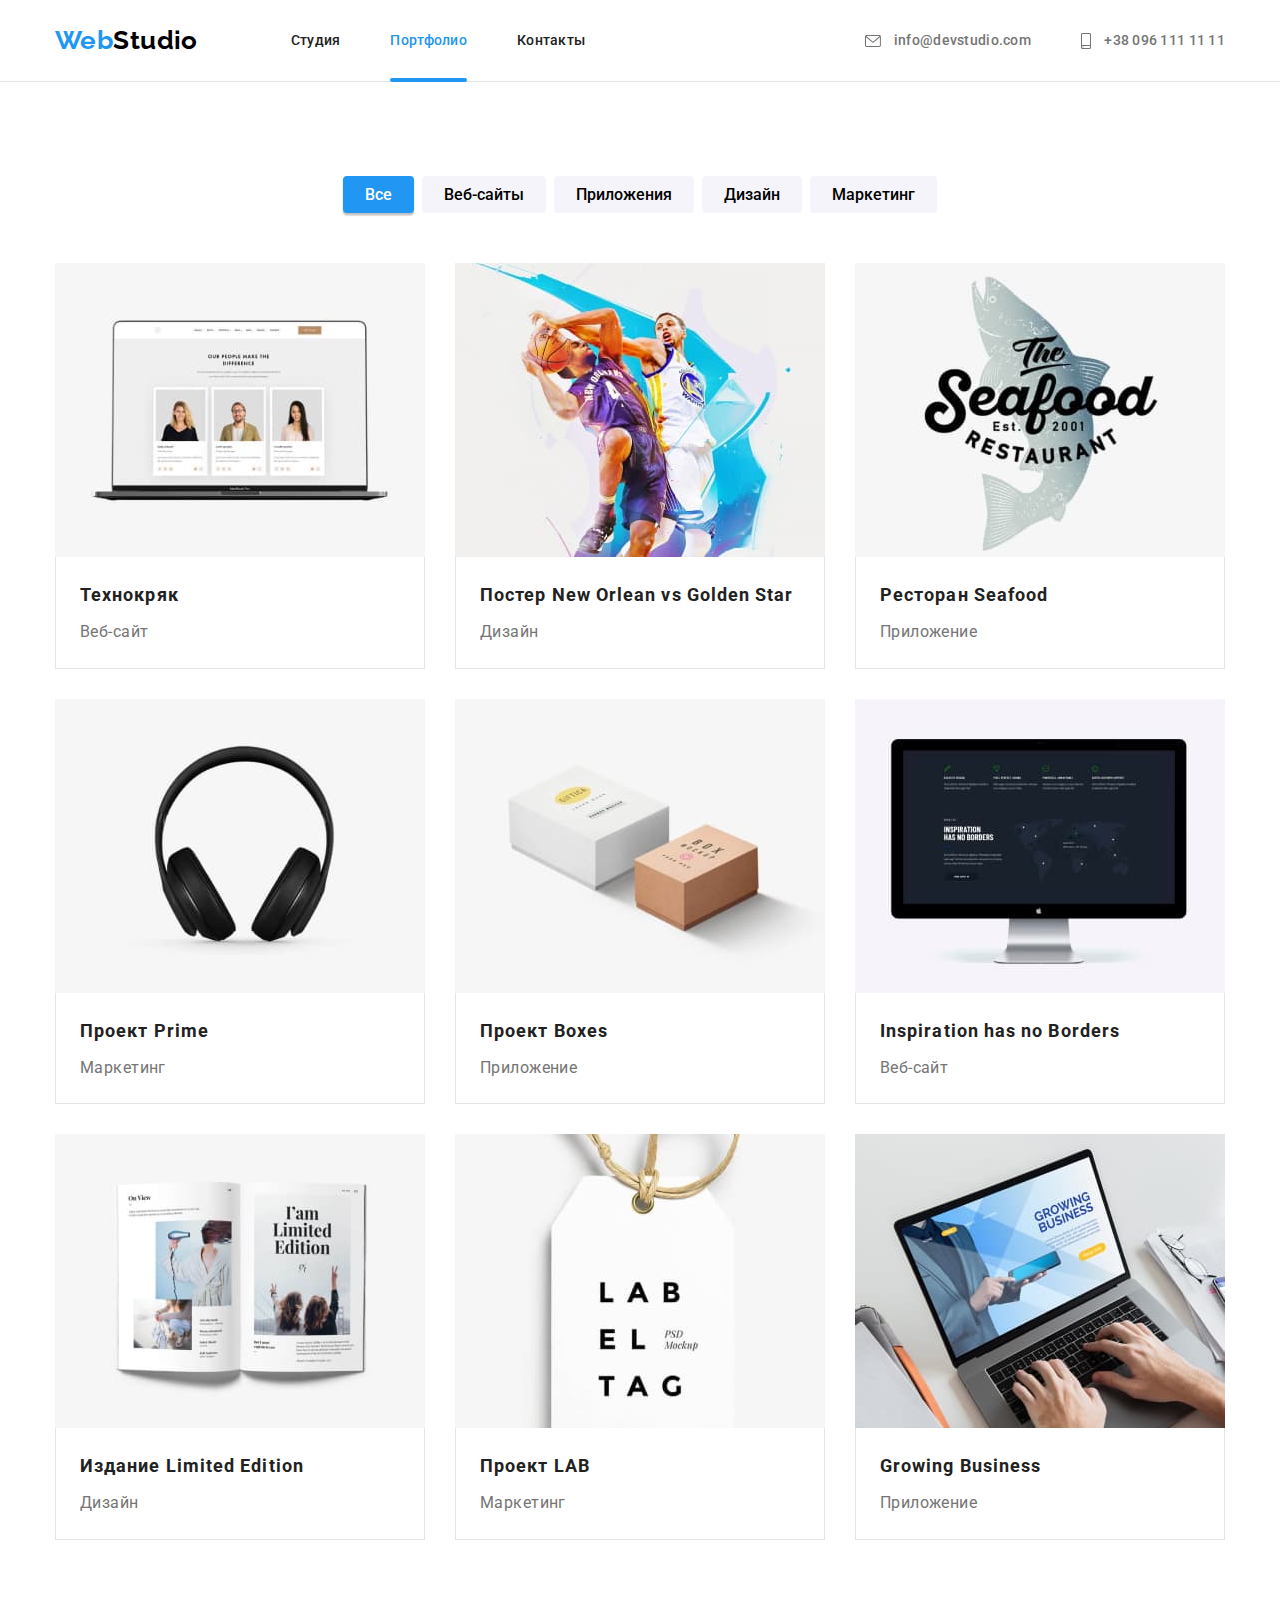
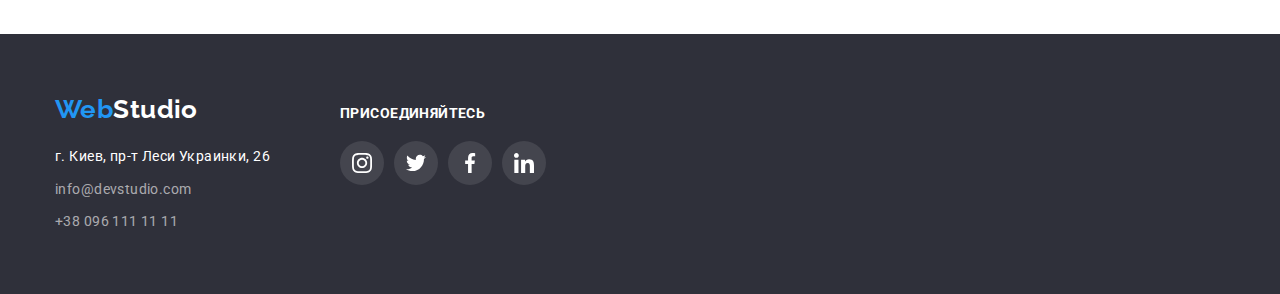
==== portfolio.html @ 14af3a9a "add file" ====
<!DOCTYPE html>
<html lang="en">
  <head>
    <meta charset="UTF-8" />
    <meta http-equiv="X-UA-Compatible" content="IE=edge" />
    <meta name="viewport" content="width=device-width, initial-scale=1.0" />
    <title>Portfolio</title>
    <link
      rel="stylesheet"
      href="https://cdnjs.cloudflare.com/ajax/libs/modern-normalize/1.1.0/modern-normalize.min.css"
    />
    <link
      href="https://fonts.googleapis.com/css2?family=Raleway:wght@700&family=Roboto:wght@400;500;700;900&display=swap"
      rel="stylesheet"
    />
    <link rel="stylesheet" href="./css/style.css" />
  </head>
  <body>
    <header class="header">
      <nav class="container main-nav">
        <a href="./index.html" class="logo header-logo"
          ><span class="logo-accent">Web</span>Studio</a
        >
        <ul class="site-nav list">
          <li class="item"><a href="./index.html" class="nav-link">Студия</a></li>
          <li class="item">
            <a href="./portfolio.html" class="nav-link current-page">Портфолио</a>
          </li>
          <li class="item"><a href="" class="nav-link">Контакты</a></li>
        </ul>
        <ul class="contacts list">
          <li class="item">
            <a href="mailto:info@devstudio.com" class="contacts-link">
              <svg class="contacts-icon" width="16" height="12">
                <use href="./images/symbol-defs.svg#envelope"></use>
              </svg>
              info@devstudio.com</a
            >
          </li>
          <li class="item">
            <a href="tel:+380961111111" class="contacts-link"
              ><svg class="contacts-icon" width="10" height="16">
                <use href="./images/symbol-defs.svg#smartphone"></use>
              </svg>
              +38 096 111 11 11</a
            >
          </li>
        </ul>
      </nav>
    </header>
    <main>
      <section class="section">
        <div class="container">
          <h1 class="visually-hidden">Портфолио</h1>
          <ul class="filter-buttons">
            <li class="item">
              <button type="button" class="filter-bnt current-filter">Все</button>
            </li>
            <li class="item"><button type="button" class="filter-bnt">Веб-сайты</button></li>
            <li class="item"><button type="button" class="filter-bnt">Приложения</button></li>
            <li class="item"><button type="button" class="filter-bnt">Дизайн</button></li>
            <li class="item"><button type="button" class="filter-bnt">Маркетинг</button></li>
          </ul>
          <ul class="portfolio-list">
            <li class="portfolio-item">
              <a class="portfolio-item-link" href="">
                <div class="portfolio-item-img">
                  <img src="./images/portfolio/portfolio-img-1.jpg" alt="Веб-сайт" width="370" />
                  <div class="portfolio-item-overlay">
                    <p class="portfolio-item-overlay-text">
                      Ресурс пропонує комплексні пропозиції з різним рівнем функціоналу та сервісів.
                      Все це дозволить відвідувачу отримати вичерпні відомості про компанію чи
                      приватну особу. Ресурс пропонує комплексні пропозиції з різним рівнем
                      функціоналу та сервісів. Все це дозволить відвідувачу отримати вичерпні
                      відомості про компанію чи приватну особу.
                    </p>
                  </div>
                </div>

                <div class="portfolio-text-wrap">
                  <h3 class="portfolio-title">Технокряк</h3>
                  <p class="portfolio-text">Веб-сайт</p>
                </div>
              </a>
            </li>
            <li class="portfolio-item">
              <a class="portfolio-item-link" href="">
                <div class="portfolio-item-img">
                  <img src="./images/portfolio/portfolio-img-2.jpg" alt="Веб-сайт" width="370" />
                  <div class="portfolio-item-overlay">
                    <p class="portfolio-item-overlay-text">
                      Ресурс пропонує комплексні пропозиції з різним рівнем функціоналу та сервісів.
                      Все це дозволить відвідувачу отримати вичерпні відомості про компанію чи
                      приватну особу.
                    </p>
                  </div>
                </div>
                <div class="portfolio-text-wrap">
                  <h3 class="portfolio-title">Постер New Orlean vs Golden Star</h3>
                  <p class="portfolio-text">Дизайн</p>
                </div>
              </a>
            </li>
            <li class="portfolio-item">
              <a class="portfolio-item-link" href="">
                <div class="portfolio-item-img">
                  <img src="./images/portfolio/portfolio-img-3.jpg" alt="Веб-сайт" width="370" />
                  <div class="portfolio-item-overlay">
                    <p class="portfolio-item-overlay-text">
                      Ресурс пропонує комплексні пропозиції з різним рівнем функціоналу та сервісів.
                      Все це дозволить відвідувачу отримати вичерпні відомості про компанію чи
                      приватну особу.
                    </p>
                  </div>
                </div>
                <div class="portfolio-text-wrap">
                  <h3 class="portfolio-title">Ресторан Seafood</h3>
                  <p class="portfolio-text">Приложение</p>
                </div>
              </a>
            </li>
            <li class="portfolio-item">
              <a class="portfolio-item-link" href="">
                <div class="portfolio-item-img">
                  <img src="./images/portfolio/portfolio-img-4.jpg" alt="Веб-сайт" width="370" />
                  <div class="portfolio-item-overlay">
                    <p class="portfolio-item-overlay-text">
                      Ресурс пропонує комплексні пропозиції з різним рівнем функціоналу та сервісів.
                      Все це дозволить відвідувачу отримати вичерпні відомості про компанію чи
                      приватну особу.
                    </p>
                  </div>
                </div>
                <div class="portfolio-text-wrap">
                  <h3 class="portfolio-title">Проект Prime</h3>
                  <p class="portfolio-text">Маркетинг</p>
                </div>
              </a>
            </li>
            <li class="portfolio-item">
              <a class="portfolio-item-link" href="">
                <div class="portfolio-item-img">
                  <img src="./images/portfolio/portfolio-img-5.jpg" alt="Веб-сайт" width="370" />
                  <div class="portfolio-item-overlay">
                    <p class="portfolio-item-overlay-text">
                      Ресурс пропонує комплексні пропозиції з різним рівнем функціоналу та сервісів.
                      Все це дозволить відвідувачу отримати вичерпні відомості про компанію чи
                      приватну особу.
                    </p>
                  </div>
                </div>
                <div class="portfolio-text-wrap">
                  <h3 class="portfolio-title">Проект Boxes</h3>
                  <p class="portfolio-text">Приложение</p>
                </div>
              </a>
            </li>
            <li class="portfolio-item">
              <a class="portfolio-item-link" href="">
                <div class="portfolio-item-img">
                  <img src="./images/portfolio/portfolio-img-6.jpg" alt="Веб-сайт" width="370" />
                  <div class="portfolio-item-overlay">
                    <p class="portfolio-item-overlay-text">
                      Ресурс пропонує комплексні пропозиції з різним рівнем функціоналу та сервісів.
                      Все це дозволить відвідувачу отримати вичерпні відомості про компанію чи
                      приватну особу.
                    </p>
                  </div>
                </div>
                <div class="portfolio-text-wrap">
                  <h3 class="portfolio-title">Inspiration has no Borders</h3>
                  <p class="portfolio-text">Веб-сайт</p>
                </div>
              </a>
            </li>
            <li class="portfolio-item">
              <a class="portfolio-item-link" href="">
                <div class="portfolio-item-img">
                  <img src="./images/portfolio/portfolio-img-7.jpg" alt="Веб-сайт" width="370" />
                  <div class="portfolio-item-overlay">
                    <p class="portfolio-item-overlay-text">
                      Ресурс пропонує комплексні пропозиції з різним рівнем функціоналу та сервісів.
                      Все це дозволить відвідувачу отримати вичерпні відомості про компанію чи
                      приватну особу.
                    </p>
                  </div>
                </div>
                <div class="portfolio-text-wrap">
                  <h3 class="portfolio-title">Издание Limited Edition</h3>
                  <p class="portfolio-text">Дизайн</p>
                </div>
              </a>
            </li>
            <li class="portfolio-item">
              <a class="portfolio-item-link" href="">
                <div class="portfolio-item-img">
                  <img src="./images/portfolio/portfolio-img-8.jpg" alt="Веб-сайт" width="370" />
                  <div class="portfolio-item-overlay">
                    <p class="portfolio-item-overlay-text">
                      Ресурс пропонує комплексні пропозиції з різним рівнем функціоналу та сервісів.
                      Все це дозволить відвідувачу отримати вичерпні відомості про компанію чи
                      приватну особу.
                    </p>
                  </div>
                </div>
                <div class="portfolio-text-wrap">
                  <h3 class="portfolio-title">Проект LAB</h3>
                  <p class="portfolio-text">Маркетинг</p>
                </div>
              </a>
            </li>
            <li class="portfolio-item">
              <a class="portfolio-item-link" href="">
                <div class="portfolio-item-img">
                  <img src="./images/portfolio/portfolio-img-9.jpg" alt="Веб-сайт" width="370" />
                  <div class="portfolio-item-overlay">
                    <p class="portfolio-item-overlay-text">
                      Ресурс пропонує комплексні пропозиції з різним рівнем функціоналу та сервісів.
                      Все це дозволить відвідувачу отримати вичерпні відомості про компанію чи
                      приватну особу.
                    </p>
                  </div>
                </div>
                <div class="portfolio-text-wrap">
                  <h3 class="portfolio-title">Growing Business</h3>
                  <p class="portfolio-text">Приложение</p>
                </div>
              </a>
            </li>
          </ul>
        </div>
      </section>
    </main>
    <footer class="footer">
      <div class="container footer-wrap">
        <div class="footer-address-wrapper">
          <a href="./index.html" class="logo footer-logo"
            ><span class="logo-accent">Web</span>Studio</a
          >
          <address class="address">
            <ul class="address-list">
              <li class="address-item">
                <a
                  class="address-reset"
                  href="https://goo.gl/maps/MB9hLjErAf5WU4tf9"
                  target="_blank"
                  rel="noopener noreferrer nofollow"
                  >г. Киев, пр-т Леси Украинки, 26</a
                >
              </li>
              <li class="address-item">
                <a href="mailto:info@devstudio.com" class="footer-contacts items"
                  >info@devstudio.com</a
                >
              </li>
              <li class="address-item">
                <a href="tel:+380961111111" class="footer-contacts items">+38 096 111 11 11</a>
              </li>
            </ul>
          </address>
        </div>

        <div class="footer-social-wrapper">
          <h2 class="footer-social-title">присоединяйтесь</h2>
          <ul class="social-icon-list">
            <li class="social-icon-item">
              <a
                class="footer-social-icon-link"
                href=""
                target="_blank"
                rel="noopener noreferrer nofollow"
              >
                <svg class="social-icon" height="20" width="20">
                  <use href="./images/symbol-defs.svg#instagram"></use>
                </svg>
              </a>
            </li>
            <li class="social-icon-item">
              <a
                class="footer-social-icon-link"
                href=""
                target="_blank"
                rel="noopener noreferrer nofollow"
              >
                <svg class="social-icon" height="20" width="20">
                  <use href="./images/symbol-defs.svg#twitter"></use>
                </svg>
              </a>
            </li>
            <li class="social-icon-item">
              <a
                class="footer-social-icon-link"
                href=""
                target="_blank"
                rel="noopener noreferrer nofollow"
              >
                <svg class="social-icon" height="20" width="20">
                  <use href="./images/symbol-defs.svg#facebook"></use>
                </svg>
              </a>
            </li>
            <li class="social-icon-item">
              <a
                class="footer-social-icon-link"
                href=""
                target="_blank"
                rel="noopener noreferrer nofollow"
              >
                <svg class="social-icon" height="20" width="20">
                  <use href="./images/symbol-defs.svg#linkedin"></use>
                </svg>
              </a>
            </li>
          </ul>
        </div>
      </div>
    </footer>
  </body>
</html>
---- css/style.css ----
/* font-family: 'Raleway', sans-serif; */
:root {
  /* ---color--- */
  --body-bg-color: #fff;
  --darck-background-color: #2f303a;
  --primery-background-color: #f5f4fa;
  --header-logo-color: #000000;
  --primery-text-color: #757575;
  --title-text-color: #212121;
  --white-title-color: #fff;
  --accent-site-color: #2196f3;
  --white-btn-text-color: #fff;
  --overlay-portfolio-color: rgba(33, 150, 243, 0.9);
  --icon-color: #afb1b8;
  --footer-address-color: rgba(255, 255, 255, 0.6);
  --footer-social-icon-bg: rgba(255, 255, 255, 0.1);
  --backdrop-color: rgba(0, 0, 0, 0.2);

  /* ---transition--- */
  --main-transition: cubic-bezier(0.4, 0, 0.2, 1);
}

body {
  font-family: 'Roboto', sans-serif;
  color: var(--primery-text-color);
  font-size: 14px;
  letter-spacing: 0.03em;
  background-color: var(--body-bg-color);

  max-width: 100%;
}

ul {
  list-style: none;
  margin-top: 0;
  margin-bottom: 0;
  padding-left: 0;
}
p {
  margin-top: 0;
  margin-bottom: 0;
}

a {
  text-decoration: none;
  color: inherit;
}

h1,
h2,
h3,
h4,
h5,
h6 {
  color: var(--title-text-color);
  margin-top: 0;
  margin-bottom: 0;
}

img {
  display: block;
  max-width: 100%;
  height: auto;
}

.visually-hidden {
  position: absolute;
  width: 1px;
  height: 1px;
  margin: -1px;
  border: 0;
  padding: 0;
  white-space: nowrap;
  clip-path: inset(100%);
  clip: rect(0 0 0 0);
  overflow: hidden;
}

.container {
  width: 1200px;
  padding-left: 15px;
  padding-right: 15px;
  margin-left: auto;
  margin-right: auto;
}
.section {
  padding-bottom: 94px;
  padding-top: 94px;
}
.header {
  border-bottom: 1px solid #e5e5e5;
  max-width: 1600px;
  margin: 0 auto;
}
/**
  |==================================
  |             current-page
  |==================================
*/
.site-nav .nav-link.current-page {
  color: var(--accent-site-color);
  position: relative;
}
.current-page::after {
  content: '';
  display: block;
  position: absolute;
  bottom: -1px;
  width: 100%;
  height: 4px;
  border-radius: 2px;
  background-color: #2196f3;
}

/**
  |==================================
  |             BackDrop + Modal
  |==================================
*/
.backdrop {
  position: fixed;
  top: 0;
  left: 0;
  width: 100%;
  height: 100%;
  background-color: var(--backdrop-color);

  opacity: 1;

  transition: opacity 250ms var(--main-transition);
}

.backdrop.is-hidden {
  opacity: 0;
  pointer-events: none;
  visibility: hidden;
}

.backdrop.is-hidden .modal {
  transform: scale(0.9) translate(-50%, -50%);
}

.modal {
  position: absolute;
  top: 50%;
  left: 50%;

  min-width: 528px;
  min-height: 581px;
  padding: 15px;

  background-color: #fff;

  box-shadow: 0px 1px 3px rgba(0, 0, 0, 0.12), 0px 1px 1px rgba(0, 0, 0, 0.14),
    0px 2px 1px rgba(0, 0, 0, 0.2);
  border-radius: 4px;

  transform: scale(1) translate(-50%, -50%);
  transition: transform 250ms var(--main-transition);
}

.modal-btn {
  position: absolute;
  top: 8px;
  right: 8px;

  padding: 6px;
  border: 1px solid rgba(0, 0, 0, 0.1);
  border-radius: 50%;
  background-color: #fff;
}
.modal-btn-icon {
  display: flex;
  align-items: center;
  justify-content: space-between;
}

/**
  |==================================
  |             Logo
  |==================================
*/
.logo {
  font-family: 'Raleway', sans-serif;
  font-weight: 700;
  font-size: 26px;
  line-height: 1.2;
  color: var(--header-logo-color);
}
.header-logo {
  margin-right: 93px;
}

.logo-accent {
  color: var(--accent-site-color);
}

.section-title {
  font-size: 36px;
  line-height: 1.2;
  text-align: center;
}

/**
  |==================================
  |             Navigation
  |==================================
*/
.container.main-nav {
  display: flex;
  align-items: center;
}

.nav-link,
.contacts-link {
  font-weight: 500;

  line-height: 1.2;
  letter-spacing: 0.02em;
}
.nav-link {
  color: var(--title-text-color);
  padding-top: 32px;
  padding-bottom: 32px;
  display: block;
  transition: color 250ms var(--main-transition);
}

.contacts-link {
  color: var(--primery-text-color);

  padding-top: 32px;
  padding-bottom: 32px;

  transition: color 250ms var(--main-transition);
}
.contacts-icon {
  vertical-align: middle;
  display: inline-block;
  fill: currentColor;

  margin-right: 10px;
}

.nav-link:is(:hover, :focus),
.contacts-link:is(:hover, :focus) {
  color: var(--accent-site-color);
}
.site-nav {
  display: flex;
}

.site-nav .item:not(:last-child) {
  margin-right: 50px;
}

.contacts {
  display: flex;
  margin-left: auto;
}

.contacts .item:not(:last-child) {
  margin-right: 50px;
}

/**
  |==================================
  |              Hero     
  |==================================
*/
.hero {
  padding: 200px 0;
  text-align: center;

  min-height: 600px;
  max-width: 1600px;
  margin: 0 auto;

  background-color: var(--darck-background-color);
  background-image: linear-gradient(to right, rgba(47, 48, 58, 0.4), rgba(47, 48, 58, 0.4)),
    url(../images/hero.jpg);
  background-repeat: no-repeat;
  background-size: cover;
  background-position: center;
}

.hero-title {
  font-weight: 900;
  font-size: 44px;
  line-height: 1.36;
  letter-spacing: 0.06em;
  text-transform: uppercase;
  width: 693px;

  color: var(--white-title-color);

  margin-bottom: 30px;
  margin-left: auto;
  margin-right: auto;
}

.hero-btn {
  font-family: inherit;
  font-size: 16px;
  font-weight: 700;
  line-height: 1.88;
  background-color: var(--primery-background-color);
  cursor: pointer;

  width: 200px;

  border: 3px solid var(--accent-site-color);
  border-radius: 4px;
  padding: 10px 32px;
  color: var(--white-btn-text-color);
  background-color: var(--accent-site-color);
  transition: transform 250ms var(--main-transition);
}

.hero-btn:is(:hover, :focus) {
  -webkit-transition: 0.5s ease-out;
  transform: scale(1.05);
}

/**
  |==================================
  |             Feature     
  |==================================
*/
.feature .feature-list {
  display: flex;
  justify-content: space-between;
}

.feature-list .item {
  max-width: 270px;
}

.feature .feature-title {
  font-size: 14px;
  line-height: 1.172;
  text-transform: uppercase;
}

.feature .feature-text {
  line-height: 1.71;
}

.feature-title {
  margin-bottom: 10px;
}

/* ---icon--- */
.feature-list-icon {
  height: 120px;
  background-color: var(--primery-background-color);
  border-radius: 4px;

  display: flex;
  justify-content: center;
  align-items: center;

  margin-bottom: 30px;
}

/*  */
/**
  |==================================
  |          Work-section 
  |==================================
*/
.work-section {
  padding-top: 0;
}
.work-list {
  display: flex;
  justify-content: space-between;
}

.work-title {
  margin-bottom: 50px;
}
.wort-list-item {
  position: relative;
}

.wort-list-item-wrap {
  content: '';
  display: block;
  position: absolute;
  bottom: 0;

  width: 100%;
  height: 70px;
  background-color: rgba(47, 48, 58, 0.8);

  display: flex;
  align-items: center;
  justify-content: center;
}

.wort-list-item-text {
  font-size: 14px;
  font-weight: 700;
  line-height: 1.14;
  letter-spacing: 0.03em;
  text-transform: uppercase;
  color: var(--white-title-color);

  display: flex;
  align-items: center;
  justify-content: center;
}
/**
  |==================================
  | Our-team-section
  |==================================
*/
.our-team {
  background-color: var(--primery-background-color);
  max-width: 1600px;
  margin: 0 auto;
}

.our-team .title {
  margin-bottom: 50px;
}

.our-team-list {
  display: flex;
  justify-content: space-between;
}

.our-team-list .our-team-title {
  font-weight: 500;
}

.our-team-list .item {
  background-color: var(--body-bg-color);
  border-bottom-left-radius: 10px;
  border-bottom-right-radius: 10px;
  box-shadow: 0px 1px 3px rgba(0, 0, 0, 0.12), 0px 1px 1px rgba(0, 0, 0, 0.14),
    0px 2px 1px rgba(0, 0, 0, 0.2);
  padding-bottom: 30px;
}

.our-team-title {
  font-size: 16px;
  font-weight: 500;
  line-height: 1.2;
  text-align: center;

  padding-top: 30px;
  margin-bottom: 10px;
}

.our-team-text {
  font-size: 16px;
  line-height: 1.2;
  text-align: center;

  margin-bottom: 16px;
}

/* ---icon--- */

.social-icon-list {
  display: flex;
  justify-content: center;
}

.social-icon-item:not(:last-child) {
  margin-right: 10px;
}

.out-team-icon-link {
  height: 44px;
  width: 44px;
  border-radius: 50%;

  display: flex;
  justify-content: center;
  align-items: center;
  transition: background-color 250ms var(--main-transition);
}

.out-team-icon-link:is(:hover, :focus) .social-icon {
  fill: var(--white-title-color);
  outline: none;
}
.out-team-icon-link:is(:hover, :focus) {
  fill: var(--white-title-color);
  background-color: #2196f3;
  outline: none;
}

.social-icon {
  fill: var(--icon-color);
  transition: fill 250ms var(--main-transition);
}
/**
  |==================================
  | Our-client
  |==================================
*/

.our-client .title {
  margin-bottom: 50px;
}

.our-client-list {
  display: flex;
  gap: 30px;
}

.our-client-link {
  width: 170px;
  height: 92px;
  border: 1px solid var(--icon-color);
  border-radius: 4px;

  display: flex;
  justify-content: center;
  align-items: center;
  flex-basis: calc((100% - 150px) / 6);

  transition: border 250ms var(--main-transition);
}

.our-client-logo {
  fill: var(--icon-color);
  transition: fill 250ms var(--main-transition);
}

.our-client-link:is(:hover, :focus) {
  border: 1px solid var(--accent-site-color);
  outline: none;
}
.our-client-link:is(:hover, :focus) .our-client-logo {
  fill: var(--accent-site-color);
}

/**
  |==================================
  |Footer 
  |==================================
*/

.footer-wrap {
  display: flex;
  align-items: baseline;
  gap: 70px;
}
.footer {
  background-color: var(--darck-background-color);
  padding-top: 60px;
  padding-bottom: 60px;
  max-width: 1600px;
  margin: 0 auto;
}

.footer .logo,
.footer .address {
  color: #fff;
}

.address .footer-contacts {
  color: var(--footer-address-color);
}
.address {
  line-height: 1.7;
  font-style: normal;

  display: inline-flex;
}
.address .items {
  transition: color 250ms var(--main-transition);
}
.address .items:is(:hover, :focus) {
  color: var(--accent-site-color);
}

.footer-logo {
  display: block;
  margin-bottom: 20px;
}

.address-item:not(:last-child) {
  margin-bottom: 9px;
}

.footer-social-title {
  font-size: 14px;
  text-transform: uppercase;
  line-height: 1.14;
  letter-spacing: 0.03em;
  color: var(--white-title-color);

  margin-bottom: 20px;
}

.footer-address-wrapper {
  display: inline-block;
}

/* ---icon---*/
.footer-social-wrapper {
  display: inline-block;
}
.social-icon {
  display: block;
}

.footer-social-icon-link {
  height: 44px;
  width: 44px;
  border-radius: 50%;

  display: flex;
  justify-content: center;
  align-items: center;

  background-color: var(--footer-social-icon-bg);

  transition: background-color 250ms var(--main-transition);
}

.footer-social-wrapper .social-icon {
  fill: var(--white-title-color);
}

.footer-social-icon-link:is(:hover, :focus) {
  fill: var(--white-title-color);
  background-color: #2196f3;
  outline: none;
}

/* ------------------------------------------ */
/* -----------Portfolio-HTML---------------- */
/* ---------------------------------------- */

/**
  |==================================
  | Button
  |==================================
*/
.filter-bnt {
  font-family: inherit;
  font-size: 16px;
  font-weight: 500;
  line-height: 1.6;
  background-color: var(--primery-background-color);
  cursor: pointer;

  border: 0;
  border-radius: 4px;
  padding: 6px 22px;

  transition: background-color 250ms var(--main-transition), color 250ms var(--main-transition),
    box-shadow 250ms var(--main-transition);
}

.filter-bnt:is(:hover, :focus),
.filter-bnt.current-filter {
  color: var(--white-btn-text-color);
  background-color: var(--accent-site-color);
  outline: none;

  box-shadow: 0px 3px 1px rgba(0, 0, 0, 0.1), 0px 1px 2px rgba(0, 0, 0, 0.08),
    0px 2px 2px rgba(0, 0, 0, 0.12);
}

.filter-buttons {
  display: flex;
  justify-content: center;
  margin-bottom: 50px;
}

.filter-buttons .item:not(:last-child) {
  margin-right: 8px;
}
/**
  |==================================
  | Portfolio-list
  |==================================
*/

.portfolio-list .portfolio-title {
  font-weight: 700;
  font-size: 18px;
  line-height: 2;
  letter-spacing: 0.06em;
}

.portfolio-item .portfolio-text {
  font-size: 16px;
  line-height: 1.9;
}

.portfolio-list {
  display: flex;
  flex-wrap: wrap;
  gap: 30px;
}

.portfolio-title {
  margin-bottom: 4px;
}

.portfolio-text-wrap {
  padding: 20px 24px;

  border: 1px solid #e5e5e5;
  border-top: none;
}

.portfolio-item {
  flex-basis: calc((100% - 60px) / 3);
}

.portfolio-item-link {
  display: block;

  transition: box-shadow 250ms var(--main-transition);
}
.portfolio-item-link:is(:hover, :focus) {
  box-shadow: 0px 1px 1px rgba(0, 0, 0, 0.12), 0px 4px 4px rgba(0, 0, 0, 0.06),
    1px 4px 6px rgba(0, 0, 0, 0.16);
  outline: none;
}

/* ---- portfolio item overlay ----*/
.portfolio-item-img {
  position: relative;
  overflow: hidden;
}

.portfolio-item-link:is(:hover, :focus) .portfolio-item-overlay {
  transform: translateY(0);
}

.portfolio-item-overlay-text {
  font-size: 18px;
  line-height: 1.56;
  letter-spacing: 0.03em;
  color: var(--white-title-color);

  padding: 63px 24px;
}

.portfolio-item-overlay {
  position: absolute;
  top: 0;
  left: 0;
  width: 100%;
  height: 100%;
  background-color: var(--overlay-portfolio-color);

  transform: translateY(100%);
  transition: transform 250ms var(--main-transition);
}
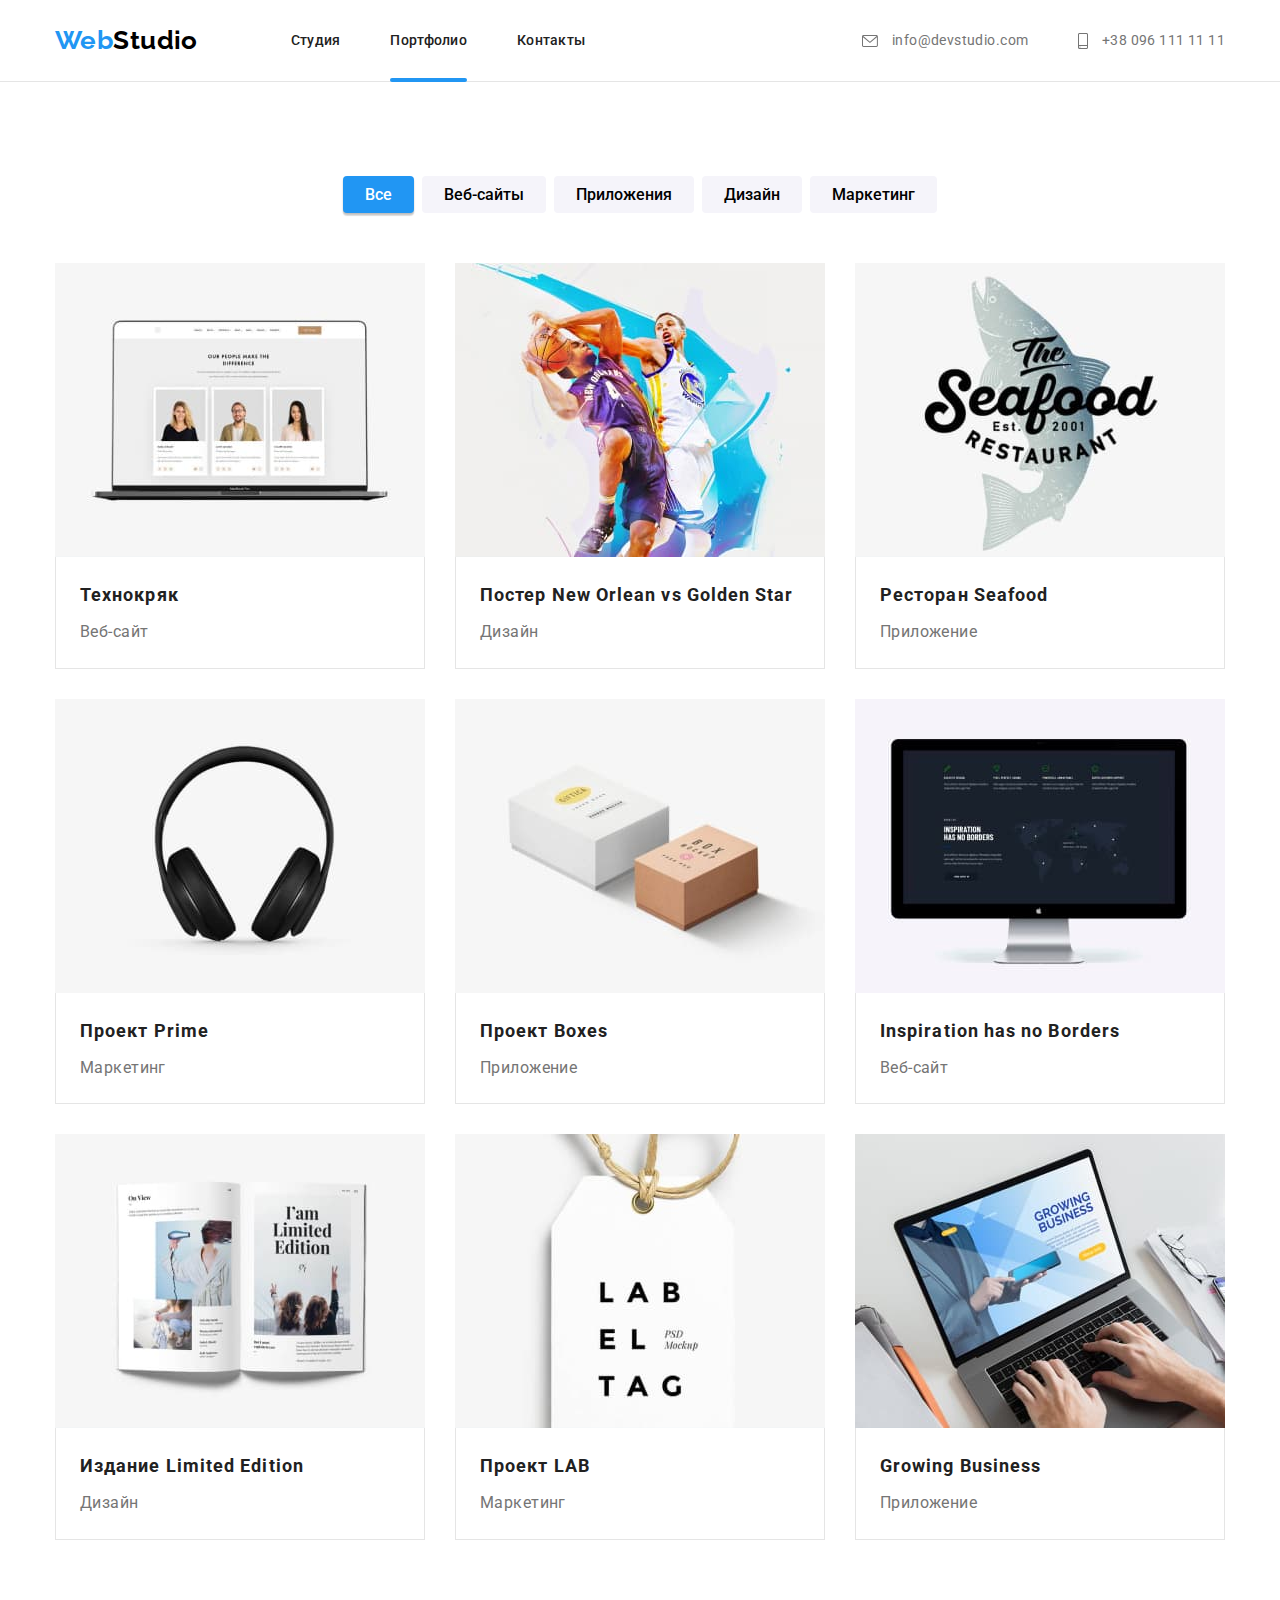
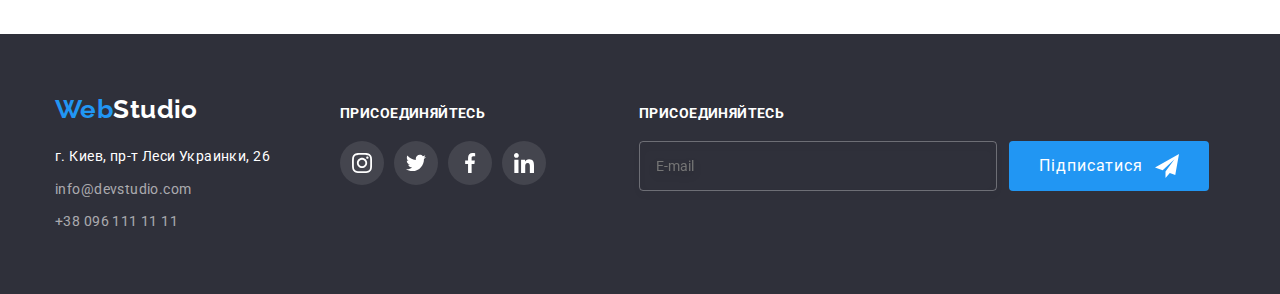
==== commit a0e39cd2: "BEM" ====
--- a/portfolio.html
+++ b/portfolio.html
@@ -17,29 +17,33 @@
   </head>
   <body>
     <header class="header">
-      <nav class="container main-nav">
-        <a href="./index.html" class="logo header-logo"
+      <nav class="main-nav container">
+        <a href="./index.html" class="logo main-nav__logo"
           ><span class="logo-accent">Web</span>Studio</a
         >
-        <ul class="site-nav list">
-          <li class="item"><a href="./index.html" class="nav-link">Студия</a></li>
-          <li class="item">
-            <a href="./portfolio.html" class="nav-link current-page">Портфолио</a>
-          </li>
-          <li class="item"><a href="" class="nav-link">Контакты</a></li>
+        <ul class="site-nav">
+          <li class="site-nav__item">
+            <a class="site-nav__link" href="./index.html">Студия</a>
+          </li>
+          <li class="site-nav__item">
+            <a class="site-nav__link current-page" href="./portfolio.html">Портфолио</a>
+          </li>
+          <li class="site-nav__item">
+            <a class="site-nav__link" href="">Контакты</a>
+          </li>
         </ul>
-        <ul class="contacts list">
-          <li class="item">
-            <a href="mailto:info@devstudio.com" class="contacts-link">
-              <svg class="contacts-icon" width="16" height="12">
+        <ul class="contacts">
+          <li class="contacts__item">
+            <a class="contacts__link" href="mailto:info@devstudio.com">
+              <svg class="contacts__icon" width="16" height="12">
                 <use href="./images/symbol-defs.svg#envelope"></use>
               </svg>
               info@devstudio.com</a
             >
           </li>
-          <li class="item">
-            <a href="tel:+380961111111" class="contacts-link"
-              ><svg class="contacts-icon" width="10" height="16">
+          <li class="contacts__item">
+            <a class="contacts__link" href="tel:+380961111111"
+              ><svg class="contacts__icon" width="10" height="16">
                 <use href="./images/symbol-defs.svg#smartphone"></use>
               </svg>
               +38 096 111 11 11</a
@@ -261,12 +265,12 @@
         </div>
 
         <div class="footer-social-wrapper">
-          <h2 class="footer-social-title">присоединяйтесь</h2>
+          <h2 class="footer-title">присоединяйтесь</h2>
           <ul class="social-icon-list">
             <li class="social-icon-item">
               <a
                 class="footer-social-icon-link"
-                href=""
+                href="https://www.instagram.com/"
                 target="_blank"
                 rel="noopener noreferrer nofollow"
               >
@@ -278,7 +282,7 @@
             <li class="social-icon-item">
               <a
                 class="footer-social-icon-link"
-                href=""
+                href="https://twitter.com/"
                 target="_blank"
                 rel="noopener noreferrer nofollow"
               >
@@ -290,7 +294,7 @@
             <li class="social-icon-item">
               <a
                 class="footer-social-icon-link"
-                href=""
+                href="https://www.facebook.com/"
                 target="_blank"
                 rel="noopener noreferrer nofollow"
               >
@@ -302,7 +306,7 @@
             <li class="social-icon-item">
               <a
                 class="footer-social-icon-link"
-                href=""
+                href="https://ua.linkedin.com/"
                 target="_blank"
                 rel="noopener noreferrer nofollow"
               >
@@ -313,6 +317,18 @@
             </li>
           </ul>
         </div>
+        <div class="footer-form-wrap">
+          <h3 class="footer-title">присоединяйтесь</h3>
+          <form class="footer-form">
+            <input class="footer-input" type="text" placeholder="E-mail" name="footer-input" />
+            <button class="footer-btn" type="submit">
+              <span class="footer-btn-text">Підписатися</span
+              ><svg width="24" height="24">
+                <use href="./images/symbol-defs.svg#footer-icon-send"></use>
+              </svg>
+            </button>
+          </form>
+        </div>
       </div>
     </footer>
   </body>
--- a/css/style.css
+++ b/css/style.css
@@ -16,8 +16,13 @@
   --footer-social-icon-bg: rgba(255, 255, 255, 0.1);
   --backdrop-color: rgba(0, 0, 0, 0.2);
 
+  --input-bordr-color: rgba(33, 33, 33, 0.2);
+  --input-label-color: #757575;
+  --input-placeholder-color: rgba(117, 117, 117, 0.5);
+  --input-icon-color: #212121;
+
   /* ---transition--- */
-  --main-transition: cubic-bezier(0.4, 0, 0.2, 1);
+  --main-transition: 250ms cubic-bezier(0.4, 0, 0.2, 1);
 }
 
 body {
@@ -97,7 +102,7 @@
   |             current-page
   |==================================
 */
-.site-nav .nav-link.current-page {
+.current-page {
   color: var(--accent-site-color);
   position: relative;
 }
@@ -127,7 +132,7 @@
 
   opacity: 1;
 
-  transition: opacity 250ms var(--main-transition);
+  transition: opacity var(--main-transition);
 }
 
 .backdrop.is-hidden {
@@ -145,9 +150,9 @@
   top: 50%;
   left: 50%;
 
-  min-width: 528px;
-  min-height: 581px;
-  padding: 15px;
+  width: 528px;
+  height: 581px;
+  padding: 40px;
 
   background-color: #fff;
 
@@ -156,7 +161,7 @@
   border-radius: 4px;
 
   transform: scale(1) translate(-50%, -50%);
-  transition: transform 250ms var(--main-transition);
+  transition: transform var(--main-transition);
 }
 
 .modal-btn {
@@ -169,12 +174,201 @@
   border-radius: 50%;
   background-color: #fff;
 }
+
+.modal-btn:is(:hover, :focus) {
+  border: 1px solid #2196f3;
+}
+.modal-btn:is(:hover, :focus) .modal-btn-icon {
+  transform: rotate(90deg) scale(1.3);
+  fill: #2196f3;
+}
 .modal-btn-icon {
   display: flex;
   align-items: center;
   justify-content: space-between;
-}
-
+  transition: transform 225ms linear, scale 350ms linear;
+}
+
+/**
+  |==================================
+  |             Modal-form
+  |==================================
+*/
+.register-title {
+  font-size: 20px;
+  line-height: 1.15;
+  letter-spacing: 0.03em;
+  color: var(--title-text-color);
+
+  display: block;
+  text-align: center;
+
+  margin-bottom: 12px;
+}
+.register-group {
+  margin-bottom: 20px;
+}
+
+.register-input {
+  display: block;
+  font-size: 14px;
+
+  height: 40px;
+  margin-bottom: 10px;
+  padding: 12px;
+  padding-left: 42px;
+
+  outline: transparent;
+
+  transition: border-color var(--main-transition);
+}
+
+.register-input:focus {
+  border-color: var(--accent-site-color);
+}
+.register-input:focus + .register-icon {
+  fill: var(--accent-site-color);
+}
+
+.register-input,
+.register-message {
+  min-width: 448px;
+
+  border: 1px solid var(--input-bordr-color);
+  border-radius: 4px;
+}
+
+.register-wrap {
+  position: relative;
+  display: block;
+}
+.register-icon {
+  position: absolute;
+  bottom: 11px;
+  left: 12px;
+  fill: var(--input-icon-color);
+
+  transition: fill var(--main-transition);
+}
+
+.register-message {
+  height: 120px;
+  padding: 12px 16px;
+  resize: none;
+  outline: transparent;
+
+  transition: border-color var(--main-transition);
+}
+
+.register-message::placeholder {
+  font-size: 12px;
+  line-height: 1.16;
+  letter-spacing: 0.01em;
+
+  color: var(--input-placeholder-color);
+}
+
+.register-message:focus {
+  border-color: var(--accent-site-color);
+}
+
+.register-lable {
+  display: block;
+
+  font-weight: 400;
+  font-size: 12px;
+  line-height: 1.16;
+  letter-spacing: 0.01em;
+  color: var(--input-label-color);
+
+  margin-bottom: 4px;
+}
+.register-agreement {
+  display: flex;
+  align-items: center;
+  justify-content: center;
+  gap: 8px;
+
+  margin-bottom: 30px;
+}
+.register-agreement-text {
+  font-size: 14px;
+  line-height: 1.71;
+  letter-spacing: 0.03em;
+  color: var(--primery-text-color);
+
+  user-select: none;
+}
+
+.register-agreement-link {
+  color: var(--accent-site-color);
+  text-decoration: underline;
+  text-underline-position: under;
+}
+
+.icon-check {
+  opacity: 0;
+  transition: opacity var(--main-transition);
+}
+.register-checkbox:checked + .register-agreement-icon > .icon-uncheck {
+  opacity: 0;
+}
+.register-checkbox:checked + .register-agreement-icon > .icon-check {
+  opacity: 1;
+}
+
+.register-checkbox:focus + .register-agreement-icon {
+  outline: 2px solid var(--accent-site-color);
+  outline-offset: 1px;
+  border-radius: 2px;
+}
+
+.register-btn {
+  width: 200px;
+  transition: box-shadow var(--main-transition);
+}
+
+.register-btn:is(:hover, :focus) {
+  box-shadow: 0px 4px 4px rgba(0, 0, 0, 0.15);
+}
+/**
+  |==================================
+  |             Section
+  |==================================
+*/
+.section-title {
+  font-size: 36px;
+  line-height: 1.2;
+  text-align: center;
+}
+
+/**
+  |==================================
+  |             Main-Button
+  |==================================
+*/
+
+.btn {
+  display: flex;
+  align-items: center;
+  justify-content: center;
+  margin: 0 auto;
+
+  height: 50px;
+
+  font-family: inherit;
+  font-size: 16px;
+  font-weight: 700;
+  line-height: 1.88;
+  letter-spacing: 0.06em;
+  color: var(--white-btn-text-color);
+
+  background-color: var(--accent-site-color);
+
+  border: transparent;
+  border-radius: 4px;
+  cursor: pointer;
+}
 /**
   |==================================
   |             Logo
@@ -187,18 +381,12 @@
   line-height: 1.2;
   color: var(--header-logo-color);
 }
-.header-logo {
-  margin-right: 93px;
-}
-
 .logo-accent {
   color: var(--accent-site-color);
 }
 
-.section-title {
-  font-size: 36px;
-  line-height: 1.2;
-  text-align: center;
+.main-nav__logo {
+  margin-right: 93px;
 }
 
 /**
@@ -206,61 +394,58 @@
   |             Navigation
   |==================================
 */
-.container.main-nav {
-  display: flex;
-  align-items: center;
-}
-
-.nav-link,
+.main-nav {
+  display: flex;
+  align-items: center;
+}
+
+.site-nav__link,
 .contacts-link {
   font-weight: 500;
 
   line-height: 1.2;
   letter-spacing: 0.02em;
 }
-.nav-link {
+.site-nav__link {
   color: var(--title-text-color);
   padding-top: 32px;
   padding-bottom: 32px;
   display: block;
-  transition: color 250ms var(--main-transition);
-}
-
-.contacts-link {
+  transition: color var(--main-transition);
+}
+
+.site-nav__link:is(:hover, :focus),
+.contacts__link:is(:hover, :focus) {
+  color: var(--accent-site-color);
+}
+.site-nav {
+  display: flex;
+}
+
+.site-nav__item:not(:last-child),
+.contacts__item:not(:last-child) {
+  margin-right: 50px;
+}
+
+.contacts {
+  display: flex;
+  margin-left: auto;
+}
+
+.contacts__link {
   color: var(--primery-text-color);
 
   padding-top: 32px;
   padding-bottom: 32px;
 
-  transition: color 250ms var(--main-transition);
-}
-.contacts-icon {
+  transition: color var(--main-transition);
+}
+.contacts__icon {
   vertical-align: middle;
   display: inline-block;
   fill: currentColor;
 
   margin-right: 10px;
-}
-
-.nav-link:is(:hover, :focus),
-.contacts-link:is(:hover, :focus) {
-  color: var(--accent-site-color);
-}
-.site-nav {
-  display: flex;
-}
-
-.site-nav .item:not(:last-child) {
-  margin-right: 50px;
-}
-
-.contacts {
-  display: flex;
-  margin-left: auto;
-}
-
-.contacts .item:not(:last-child) {
-  margin-right: 50px;
 }
 
 /**
@@ -284,7 +469,7 @@
   background-position: center;
 }
 
-.hero-title {
+.hero__title {
   font-weight: 900;
   font-size: 44px;
   line-height: 1.36;
@@ -299,27 +484,15 @@
   margin-right: auto;
 }
 
-.hero-btn {
-  font-family: inherit;
-  font-size: 16px;
-  font-weight: 700;
-  line-height: 1.88;
-  background-color: var(--primery-background-color);
-  cursor: pointer;
-
-  width: 200px;
-
-  border: 3px solid var(--accent-site-color);
-  border-radius: 4px;
-  padding: 10px 32px;
-  color: var(--white-btn-text-color);
-  background-color: var(--accent-site-color);
-  transition: transform 250ms var(--main-transition);
-}
-
-.hero-btn:is(:hover, :focus) {
-  -webkit-transition: 0.5s ease-out;
-  transform: scale(1.05);
+.hero__btn {
+  width: 216px;
+
+  transition: transform var(--main-transition);
+  transition: box-shadow var(--main-transition);
+}
+
+.hero__btn:is(:hover, :focus) {
+  box-shadow: 0px 4px 4px rgba(255, 255, 255, 0.3);
 }
 
 /**
@@ -327,31 +500,28 @@
   |             Feature     
   |==================================
 */
-.feature .feature-list {
+.feature__list {
   display: flex;
   justify-content: space-between;
 }
 
-.feature-list .item {
+.feature__item {
   max-width: 270px;
 }
 
-.feature .feature-title {
+.feature__title {
   font-size: 14px;
   line-height: 1.172;
   text-transform: uppercase;
-}
-
-.feature .feature-text {
+  margin-bottom: 10px;
+}
+
+.feature__text {
   line-height: 1.71;
 }
 
-.feature-title {
-  margin-bottom: 10px;
-}
-
 /* ---icon--- */
-.feature-list-icon {
+.feature__icon {
   height: 120px;
   background-color: var(--primery-background-color);
   border-radius: 4px;
@@ -363,28 +533,29 @@
   margin-bottom: 30px;
 }
 
-/*  */
 /**
   |==================================
   |          Work-section 
   |==================================
 */
-.work-section {
+.our-work {
   padding-top: 0;
 }
-.work-list {
+
+.our-work__title {
+  margin-bottom: 50px;
+}
+
+.our-work__list {
   display: flex;
   justify-content: space-between;
 }
 
-.work-title {
-  margin-bottom: 50px;
-}
-.wort-list-item {
+.our-work__item {
   position: relative;
 }
 
-.wort-list-item-wrap {
+.our-wort__transparent-strip {
   content: '';
   display: block;
   position: absolute;
@@ -399,7 +570,7 @@
   justify-content: center;
 }
 
-.wort-list-item-text {
+.our-wort__text {
   font-size: 14px;
   font-weight: 700;
   line-height: 1.14;
@@ -413,7 +584,7 @@
 }
 /**
   |==================================
-  | Our-team-section
+  |            Our-team
   |==================================
 */
 .our-team {
@@ -422,11 +593,11 @@
   margin: 0 auto;
 }
 
-.our-team .title {
+.our-team__title {
   margin-bottom: 50px;
 }
 
-.our-team-list {
+.our-team__list {
   display: flex;
   justify-content: space-between;
 }
@@ -435,7 +606,7 @@
   font-weight: 500;
 }
 
-.our-team-list .item {
+.our-team__item {
   background-color: var(--body-bg-color);
   border-bottom-left-radius: 10px;
   border-bottom-right-radius: 10px;
@@ -444,7 +615,7 @@
   padding-bottom: 30px;
 }
 
-.our-team-title {
+.our-team__title {
   font-size: 16px;
   font-weight: 500;
   line-height: 1.2;
@@ -454,7 +625,7 @@
   margin-bottom: 10px;
 }
 
-.our-team-text {
+.our-team__profession {
   font-size: 16px;
   line-height: 1.2;
   text-align: center;
@@ -481,22 +652,20 @@
   display: flex;
   justify-content: center;
   align-items: center;
-  transition: background-color 250ms var(--main-transition);
+  transition: background-color var(--main-transition);
 }
 
 .out-team-icon-link:is(:hover, :focus) .social-icon {
   fill: var(--white-title-color);
-  outline: none;
 }
 .out-team-icon-link:is(:hover, :focus) {
   fill: var(--white-title-color);
   background-color: #2196f3;
-  outline: none;
 }
 
 .social-icon {
   fill: var(--icon-color);
-  transition: fill 250ms var(--main-transition);
+  transition: fill var(--main-transition);
 }
 /**
   |==================================
@@ -524,17 +693,16 @@
   align-items: center;
   flex-basis: calc((100% - 150px) / 6);
 
-  transition: border 250ms var(--main-transition);
+  transition: border var(--main-transition);
 }
 
 .our-client-logo {
   fill: var(--icon-color);
-  transition: fill 250ms var(--main-transition);
+  transition: fill var(--main-transition);
 }
 
 .our-client-link:is(:hover, :focus) {
   border: 1px solid var(--accent-site-color);
-  outline: none;
 }
 .our-client-link:is(:hover, :focus) .our-client-logo {
   fill: var(--accent-site-color);
@@ -549,7 +717,6 @@
 .footer-wrap {
   display: flex;
   align-items: baseline;
-  gap: 70px;
 }
 .footer {
   background-color: var(--darck-background-color);
@@ -574,7 +741,7 @@
   display: inline-flex;
 }
 .address .items {
-  transition: color 250ms var(--main-transition);
+  transition: color var(--main-transition);
 }
 .address .items:is(:hover, :focus) {
   color: var(--accent-site-color);
@@ -589,7 +756,7 @@
   margin-bottom: 9px;
 }
 
-.footer-social-title {
+.footer-title {
   font-size: 14px;
   text-transform: uppercase;
   line-height: 1.14;
@@ -601,11 +768,13 @@
 
 .footer-address-wrapper {
   display: inline-block;
+  margin-right: 70px;
 }
 
 /* ---icon---*/
 .footer-social-wrapper {
   display: inline-block;
+  margin-right: 93px;
 }
 .social-icon {
   display: block;
@@ -622,7 +791,7 @@
 
   background-color: var(--footer-social-icon-bg);
 
-  transition: background-color 250ms var(--main-transition);
+  transition: background-color var(--main-transition);
 }
 
 .footer-social-wrapper .social-icon {
@@ -632,7 +801,53 @@
 .footer-social-icon-link:is(:hover, :focus) {
   fill: var(--white-title-color);
   background-color: #2196f3;
-  outline: none;
+}
+
+.footer-input {
+  width: 358px;
+  height: 50px;
+  margin-right: 12px;
+
+  padding: 15px 16px;
+
+  color: #fff;
+
+  background-color: transparent;
+  border: 1px solid rgba(255, 255, 255, 0.3);
+  filter: drop-shadow(0px 4px 4px rgba(0, 0, 0, 0.15));
+  border-radius: 4px;
+
+  outline: transparent;
+}
+
+.footer-btn {
+  display: flex;
+  align-items: center;
+  justify-content: center;
+  gap: 12px;
+  width: 200px;
+  height: 50px;
+
+  background: var(--accent-site-color);
+  color: var(--white-btn-text-color);
+
+  border: transparent;
+  border-radius: 4px;
+  transition: box-shadow var(--main-transition);
+}
+
+.footer-form {
+  display: flex;
+}
+
+.footer-btn-text {
+  font-size: 16px;
+  line-height: 1.88;
+  letter-spacing: 0.06em;
+}
+
+.footer-btn:is(:hover, :focus) {
+  box-shadow: 0px 4px 4px rgba(255, 255, 255, 0.3);
 }
 
 /* ------------------------------------------ */
@@ -656,15 +871,14 @@
   border-radius: 4px;
   padding: 6px 22px;
 
-  transition: background-color 250ms var(--main-transition), color 250ms var(--main-transition),
-    box-shadow 250ms var(--main-transition);
+  transition: background-color var(--main-transition), color var(--main-transition),
+    box-shadow var(--main-transition);
 }
 
 .filter-bnt:is(:hover, :focus),
 .filter-bnt.current-filter {
   color: var(--white-btn-text-color);
   background-color: var(--accent-site-color);
-  outline: none;
 
   box-shadow: 0px 3px 1px rgba(0, 0, 0, 0.1), 0px 1px 2px rgba(0, 0, 0, 0.08),
     0px 2px 2px rgba(0, 0, 0, 0.12);
@@ -721,12 +935,11 @@
 .portfolio-item-link {
   display: block;
 
-  transition: box-shadow 250ms var(--main-transition);
+  transition: box-shadow var(--main-transition);
 }
 .portfolio-item-link:is(:hover, :focus) {
   box-shadow: 0px 1px 1px rgba(0, 0, 0, 0.12), 0px 4px 4px rgba(0, 0, 0, 0.06),
     1px 4px 6px rgba(0, 0, 0, 0.16);
-  outline: none;
 }
 
 /* ---- portfolio item overlay ----*/
@@ -757,5 +970,5 @@
   background-color: var(--overlay-portfolio-color);
 
   transform: translateY(100%);
-  transition: transform 250ms var(--main-transition);
-}
+  transition: transform var(--main-transition);
+}
